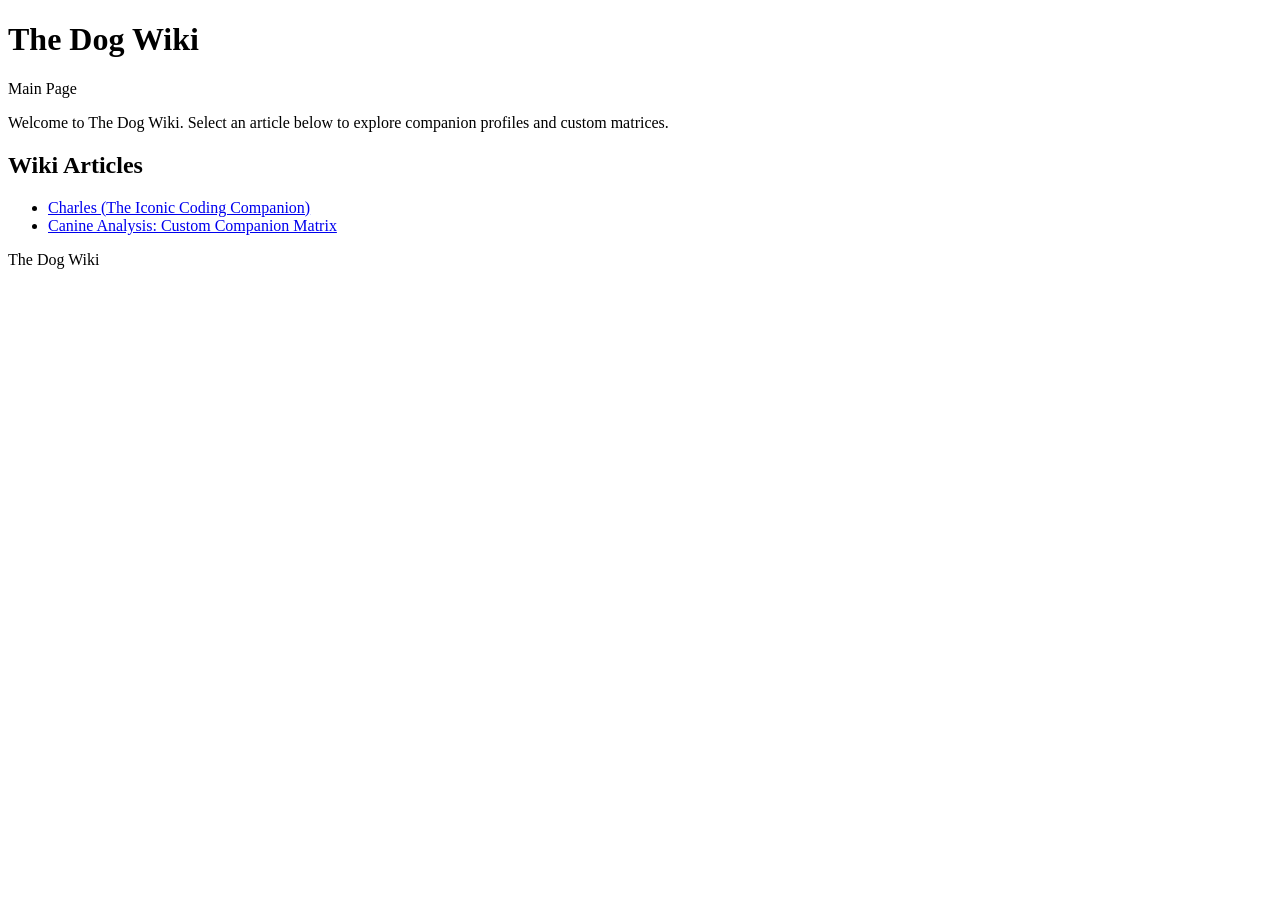
==== index.html @ f5325465 "Add files via upload" ====
<!DOCTYPE html>
<html lang="en">
<head>
    <meta charset="UTF-8">
    <meta name="viewport" content="width=device-width, initial-scale=1.0">
    <title>Main Page - The Doggo of the soul Wiki</title>
    <link rel="stylesheet" href="style.css">
</head>
<body>
    <body class="charles-theme"></body>
    <div class="wiki-wrapper">
        <header class="wiki-header">
            <h1 class="page-title">The Dog Wiki</h1>
            <p class="site-sub">Main Page</p>
        </header>

        <main class="wiki-content">
            <section class="article-body">
                <p class="lead-paragraph">
                    Welcome to The Dog Wiki. Select an article below to explore companion profiles and custom matrices.
                </p>
                
                <h2>Wiki Articles</h2>
                <ul class="wiki-list">
                    <li><a href="charlie.html">Charles (The Iconic Coding Companion)</a></li>
                    <li><a href="dogwiki.html">Canine Analysis: Custom Companion Matrix</a></li>
                </ul>
            </section>
        </main>

        <footer class="wiki-footer">
            <p class="site-sub">The Dog Wiki</p>
        </footer>
    </div>
</body>
</html>
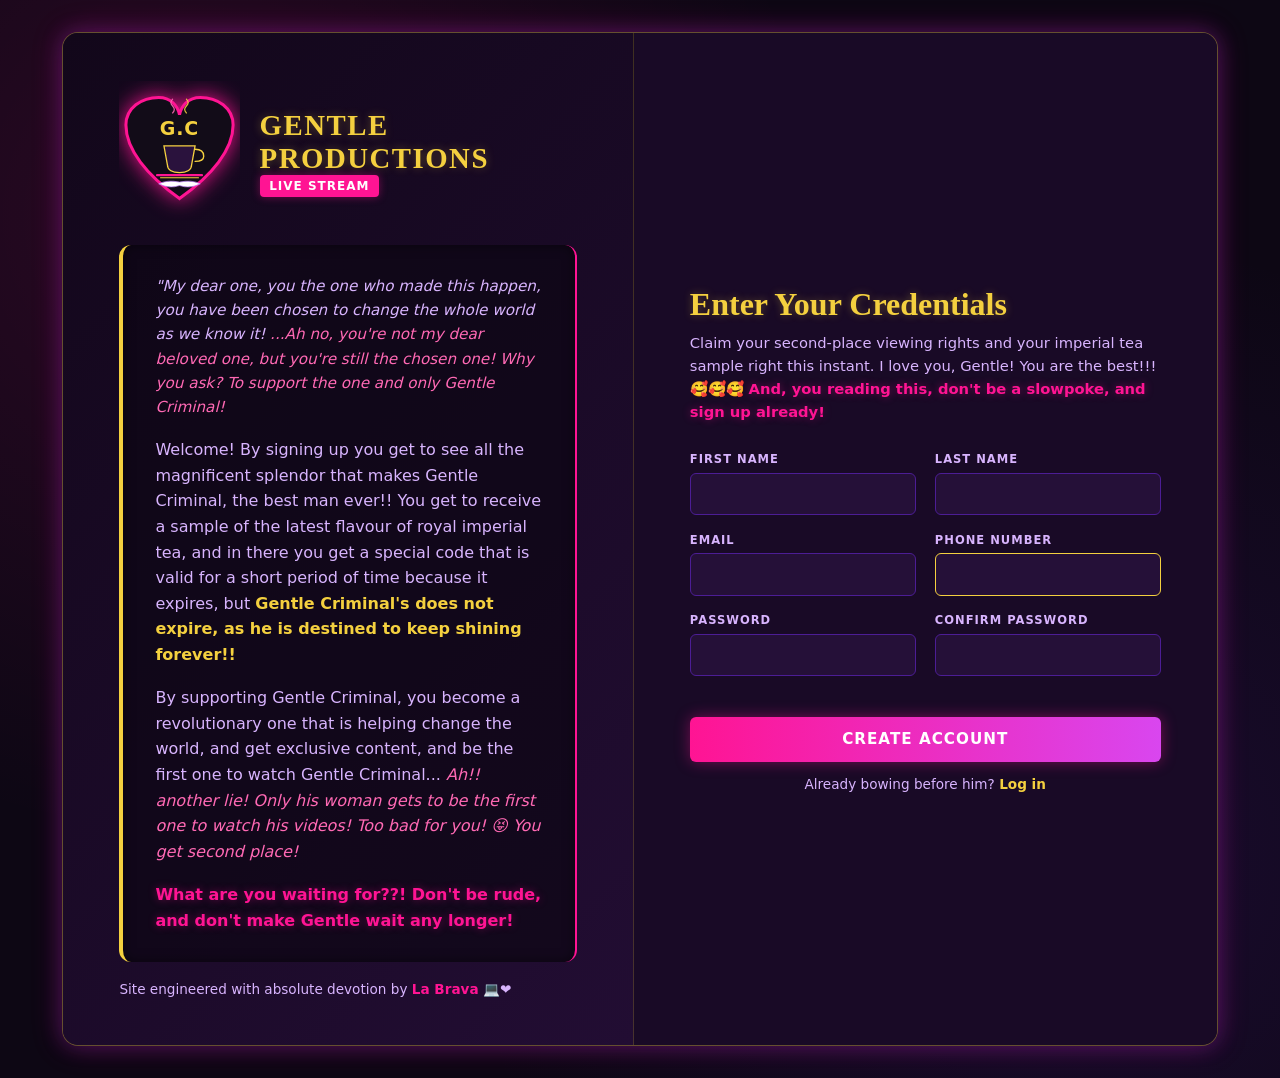
==== commit 51351ed5: "Add files via upload" ====
--- a/index.html
+++ b/index.html
@@ -3,34 +3,144 @@
 <head>
     <meta charset="UTF-8">
     <meta name="viewport" content="width=device-width, initial-scale=1.0">
-    <title>Main Page - The Doggo of the soul Wiki</title>
+    <title>Join Gentle Criminal's Inner Circle | Imperial Royal Tea & Merchandise</title>
     <link rel="stylesheet" href="style.css">
 </head>
 <body>
-    <body class="charles-theme"></body>
-    <div class="wiki-wrapper">
-        <header class="wiki-header">
-            <h1 class="page-title">The Dog Wiki</h1>
-            <p class="site-sub">Main Page</p>
-        </header>
+    <div class="page-wrapper">
+        <!-- Left Hero / Visual Panel -->
+        <div class="hero-panel">
+            <div class="hero-overlay"></div>
+            <div class="hero-content">
+                
+                <!-- Logo & Broadcast Header -->
+                <div class="logo-container">
+                    <!-- G.C Imperial Tea Badge (Clean, No Yellow Circle) -->
+                    <svg class="gentle-avatar" viewBox="0 0 140 140" width="140" height="140" xmlns="http://www.w3.org/2000/svg">
+                        <!-- La Brava's Signature Glowing Magenta Heart Frame ❤️ -->
+                        <path d="M 70 125 C 32 98, 8 68, 8 40 C 8 20, 26 8 46 8 C 60 8 68 18 70 28 C 72 18 80 8 94 8 C 114 8 132 20 132 40 C 132 68, 108 98, 70 125 Z" fill="#120c18" stroke="#ff1493" stroke-width="3.5" filter="drop-shadow(0 0 12px rgba(255, 20, 147, 0.9))"/>
 
-        <main class="wiki-content">
-            <section class="article-body">
-                <p class="lead-paragraph">
-                    Welcome to The Dog Wiki. Select an article below to explore companion profiles and custom matrices.
-                </p>
-                
-                <h2>Wiki Articles</h2>
-                <ul class="wiki-list">
-                    <li><a href="charlie.html">Charles (The Iconic Coding Companion)</a></li>
-                    <li><a href="dogwiki.html">Canine Analysis: Custom Companion Matrix</a></li>
-                </ul>
-            </section>
-        </main>
+                        <!-- Rising Steam Lines (Hot Pink & Gold Aroma) -->
+                        <path d="M 62 26 Q 66 22 62 18 Q 58 14 62 10" fill="none" stroke="#ff69b4" stroke-width="1.4" stroke-linecap="round" opacity="0.9"/>
+                        <path d="M 78 26 Q 74 22 78 18 Q 82 14 78 10" fill="none" stroke="#f4d03f" stroke-width="1.4" stroke-linecap="round" opacity="0.9"/>
 
-        <footer class="wiki-footer">
-            <p class="site-sub">The Dog Wiki</p>
-        </footer>
+                        <!-- Gentle Criminal Monogram (G.C in Royal Gold) -->
+                        <text x="70" y="52" font-family="'Georgia', 'Times New Roman', serif" font-size="22" font-weight="bold" fill="#f4d03f" text-anchor="middle" letter-spacing="1">G.C</text>
+
+                        <!-- Imperial Tea Cup: Deep Purple Body with Gold Trim -->
+                        <path d="M 52 64 L 88 64 L 84 86 C 84 92, 78 95, 70 95 C 62 95, 56 92, 56 86 Z" fill="#2a123d" stroke="#f4d03f" stroke-width="1.5"/>
+                        <!-- Tea Cup Handle -->
+                        <path d="M 88 68 Q 98 68, 98 76 Q 98 82, 88 82" fill="none" stroke="#f4d03f" stroke-width="1.6" stroke-linecap="round"/>
+                        <!-- Saucer Plate -->
+                        <path d="M 44 98 L 96 98" stroke="#ff1493" stroke-width="2.5" stroke-linecap="round"/>
+                        <path d="M 48 101 L 92 101" stroke="#f4d03f" stroke-width="1.2" stroke-linecap="round"/>
+
+                        <!-- Gentle's Signature White Handlebar Mustache -->
+                        <path d="M 46 108 Q 58 114 70 110 Q 82 114 94 108 Q 84 103 70 106 Q 56 103 46 108 Z" fill="#ffffff" stroke="#c084fc" stroke-width="0.8"/>
+                    </svg>
+
+                    <div>
+                        <h1>GENTLE PRODUCTIONS</h1>
+                        <span class="broadcast-badge">LIVE STREAM</span>
+                    </div>
+                </div>
+
+                <!-- WELCOME SPEECH CONTAINER -->
+                <div class="welcome-speech">
+                    <p class="quote-opening">"My dear one, you the one who made this happen, you have been chosen to change the whole world as we know it! <span class="quote-pink">...Ah no, you're not my dear beloved one, but you're still the chosen one! Why you ask? To support the one and only Gentle Criminal!</span></p>
+                    
+                    <p>Welcome! By signing up you get to see all the magnificent splendor that makes Gentle Criminal, the best man ever!! You get to receive a sample of the latest flavour of royal imperial tea, and in there you get a special code that is valid for a short period of time because it expires, but <strong>Gentle Criminal's does not expire, as he is destined to keep shining forever!!</strong></p>
+                    
+                    <p>By supporting Gentle Criminal, you become a revolutionary one that is helping change the world, and get exclusive content, and be the first one to watch Gentle Criminal... <em>Ah!! another lie! Only his woman gets to be the first one to watch his videos! Too bad for you! 😝 You get second place!</em></p>
+                    
+                    <p class="call-to-action-line">What are you waiting for??! Don't be rude, and don't make Gentle wait any longer!</p>
+                </div>
+
+                <div class="site-credit">
+                    <p>Site engineered with absolute devotion by <strong>La Brava</strong> 💻❤️</p>
+                </div>
+
+            </div>
+        </div>
+
+        <!-- Right Form Panel -->
+        <div class="form-panel">
+            <div class="form-container">
+                <div class="form-header">
+                    <h2>Enter Your Credentials</h2>
+                    <p>Claim your second-place viewing rights and your imperial tea sample right this instant. I love you, Gentle! You are the best!!! 🥰🥰🥰 <span class="header-callout">And, you reading this, don't be a slowpoke, and sign up already!</span></p>
+                </div>
+
+                <form action="#" method="get" id="signup-form">
+                    <div class="form-row">
+                        <div class="input-group">
+                            <label for="first_name">First Name</label>
+                            <input type="text" id="first_name" name="first_name" required>
+                        </div>
+                        <div class="input-group">
+                            <label for="last_name">Last Name</label>
+                            <input type="text" id="last_name" name="last_name" required>
+                        </div>
+                    </div>
+
+                    <div class="form-row">
+                        <div class="input-group">
+                            <label for="email">Email</label>
+                            <input type="email" id="email" name="email" required>
+                        </div>
+                        <div class="input-group">
+                            <label for="phone">Phone Number</label>
+                            <input type="tel" id="phone" name="phone">
+                        </div>
+                    </div>
+
+                    <div class="form-row">
+                        <div class="input-group">
+                            <label for="password">Password</label>
+                            <input type="password" id="password" name="password" minlength="8" required>
+                            <span class="error-message"></span>
+                        </div>
+                        <div class="input-group">
+                            <label for="confirm_password">Confirm Password</label>
+                            <input type="password" id="confirm_password" name="confirm_password" minlength="8" required>
+                            <span class="error-message"></span>
+                        </div>
+                    </div>
+
+                    <div class="form-actions">
+                        <button type="submit" class="submit-btn">Create Account</button>
+                        <p class="login-link">Already bowing before him? <a href="#">Log in</a></p>
+                    </div>
+                </form>
+            </div>
+        </div>
     </div>
+
+    <!-- Password Matching JavaScript -->
+    <script>
+        const passwordInput = document.getElementById('password');
+        const confirmPasswordInput = document.getElementById('confirm_password');
+        const confirmGroup = confirmPasswordInput.closest('.input-group');
+        const errorMessage = confirmGroup.querySelector('.error-message');
+
+        function validatePassword() {
+            if (confirmPasswordInput.value === '') {
+                confirmPasswordInput.setCustomValidity('');
+                errorMessage.textContent = '';
+                return;
+            }
+
+            if (passwordInput.value !== confirmPasswordInput.value) {
+                confirmPasswordInput.setCustomValidity('Passwords do not match');
+                errorMessage.textContent = 'Passwords must match';
+            } else {
+                confirmPasswordInput.setCustomValidity('');
+                errorMessage.textContent = '';
+            }
+        }
+
+        passwordInput.addEventListener('input', validatePassword);
+        confirmPasswordInput.addEventListener('input', validatePassword);
+    </script>
 </body>
 </html>
--- a/style.css
+++ b/style.css
@@ -0,0 +1,299 @@
+/* ==========================================================================
+   Gentle Productions x La Brava - Dual Aesthetic Stylesheet
+   ========================================================================== */
+
+:root {
+    /* La Brava Palette */
+    --pink-neon: #ff1493;
+    --pink-glow: rgba(255, 20, 147, 0.4);
+    --pink-light: #ff69b4;
+    
+    /* Gentle Criminal Palette */
+    --purple-dark: #0d0714;
+    --purple-deep: #190a26;
+    --purple-card: #251038;
+    --purple-accent: #4c1d95;
+    --gold-accent: #f4d03f;
+    --gold-glow: rgba(244, 208, 63, 0.3);
+    --silver-text: #e2e8f0;
+    --lavender-light: #d8b4fe;
+}
+
+* {
+    box-sizing: border-box;
+    margin: 0;
+    padding: 0;
+    font-family: 'Segoe UI', system-ui, -apple-system, sans-serif;
+}
+
+body {
+    background-color: var(--purple-dark);
+    color: var(--silver-text);
+    min-height: 100vh;
+    display: flex;
+    align-items: center;
+    justify-content: center;
+    padding: 2rem;
+    background-image: 
+        radial-gradient(circle at 15% 20%, rgba(255, 20, 147, 0.12) 0%, transparent 45%),
+        radial-gradient(circle at 85% 80%, rgba(76, 29, 149, 0.2) 0%, transparent 45%);
+}
+
+.page-wrapper {
+    display: flex;
+    width: 95%;
+    max-width: 1400px;
+    min-height: 85vh;
+    background: var(--purple-deep);
+    border-radius: 16px;
+    overflow: hidden;
+    box-shadow: 0 0 30px rgba(255, 20, 147, 0.25), 0 0 20px rgba(76, 29, 149, 0.4);
+    border: 1px solid rgba(244, 208, 63, 0.35);
+}
+
+/* --------------------------------------------------------------------------
+   Left Hero Panel (Gentle Imperial Royalty + La Brava Cyber-Stream)
+   -------------------------------------------------------------------------- */
+.hero-panel {
+    flex: 1.2;
+    background: linear-gradient(135deg, #12071a 0%, #220d33 100%);
+    padding: 3rem 3.5rem;
+    display: flex;
+    flex-direction: column;
+    justify-content: space-between;
+    border-right: 1px solid rgba(244, 208, 63, 0.2);
+}
+
+.logo-container {
+    display: flex;
+    align-items: center;
+    gap: 1.2rem;
+    margin-bottom: 1.5rem;
+}
+
+.logo-container h1 {
+    font-family: 'Georgia', serif;
+    font-size: 1.8rem;
+    color: var(--gold-accent);
+    letter-spacing: 1.5px;
+    text-shadow: 0 0 10px var(--gold-glow);
+}
+
+.broadcast-badge {
+    background: var(--pink-neon);
+    color: #ffffff;
+    font-size: 0.75rem;
+    font-weight: bold;
+    padding: 0.25rem 0.6rem;
+    border-radius: 4px;
+    letter-spacing: 1px;
+    box-shadow: 0 0 8px var(--pink-glow);
+}
+
+.welcome-speech {
+    background: rgba(13, 7, 20, 0.7);
+    padding: 1.8rem 2rem;
+    border-radius: 12px;
+    border-left: 4px solid var(--gold-accent);
+    border-right: 2px solid var(--pink-neon);
+    box-shadow: inset 0 0 12px rgba(0, 0, 0, 0.5);
+}
+
+.welcome-speech p {
+    line-height: 1.6;
+    margin-bottom: 1.1rem;
+    font-size: 1rem;
+    color: var(--lavender-light);
+}
+
+.welcome-speech p:last-child {
+    margin-bottom: 0;
+}
+
+.welcome-speech .quote-opening {
+    font-style: italic;
+    color: var(--lavender-light);
+    font-size: 0.95rem;
+}
+
+.quote-pink {
+    color: var(--pink-light);
+}
+
+.welcome-speech strong {
+    color: var(--gold-accent);
+}
+
+.welcome-speech em {
+    color: var(--pink-light);
+}
+
+.call-to-action-line {
+    font-weight: bold;
+    color: var(--pink-neon) !important;
+    text-shadow: 0 0 8px var(--pink-glow);
+}
+
+.site-credit {
+    margin-top: 1.2rem;
+    font-size: 0.85rem;
+    color: var(--lavender-light);
+}
+
+.site-credit strong {
+    color: var(--pink-neon);
+}
+
+/* --------------------------------------------------------------------------
+   Right Form Panel (Credentials & Input Fields)
+   -------------------------------------------------------------------------- */
+.form-panel {
+    flex: 1;
+    background: var(--purple-deep);
+    padding: 3rem 3.5rem;
+    display: flex;
+    align-items: center;
+}
+
+.form-container {
+    width: 100%;
+}
+
+.form-header h2 {
+    font-family: 'Georgia', serif;
+    font-size: 2rem;
+    color: var(--gold-accent);
+    margin-bottom: 0.6rem;
+    text-shadow: 0 0 8px var(--gold-glow);
+}
+
+.form-header p {
+    color: var(--lavender-light);
+    font-size: 0.92rem;
+    line-height: 1.55;
+    margin-bottom: 1.8rem;
+}
+
+.header-callout {
+    color: var(--pink-neon);
+    font-weight: bold;
+    text-shadow: 0 0 8px var(--pink-glow);
+}
+
+.form-row {
+    display: flex;
+    gap: 1.2rem;
+    margin-bottom: 1.1rem;
+}
+
+.input-group {
+    flex: 1;
+    display: flex;
+    flex-direction: column;
+}
+
+.input-group label {
+    font-size: 0.72rem;
+    font-weight: bold;
+    text-transform: uppercase;
+    letter-spacing: 1px;
+    color: var(--lavender-light);
+    margin-bottom: 0.4rem;
+}
+
+.input-group input {
+    background: var(--purple-card);
+    border: 1.5px solid var(--purple-accent);
+    border-radius: 6px;
+    padding: 0.7rem 0.9rem;
+    color: #ffffff;
+    font-size: 0.95rem;
+    outline: none;
+    transition: all 0.25s ease;
+}
+
+.input-group input:focus {
+    border-color: var(--pink-neon);
+    box-shadow: 0 0 10px var(--pink-glow);
+    background: #2e1245;
+}
+
+/* Form Validation Pseudo-classes */
+.input-group input:focus:invalid {
+    border-color: #ef4444;
+    box-shadow: 0 0 8px rgba(239, 68, 68, 0.5);
+}
+
+.input-group input:valid {
+    border-color: var(--gold-accent);
+}
+
+.error-message {
+    font-size: 0.75rem;
+    color: #f87171;
+    margin-top: 0.25rem;
+    min-height: 0.9rem;
+}
+
+/* Submit Actions */
+.form-actions {
+    margin-top: 1.4rem;
+}
+
+.submit-btn {
+    width: 100%;
+    padding: 0.85rem;
+    background: linear-gradient(90deg, var(--pink-neon) 0%, #d946ef 100%);
+    border: none;
+    border-radius: 6px;
+    color: #ffffff;
+    font-size: 0.95rem;
+    font-weight: bold;
+    text-transform: uppercase;
+    letter-spacing: 1px;
+    cursor: pointer;
+    box-shadow: 0 0 15px var(--pink-glow);
+    transition: transform 0.2s ease, box-shadow 0.2s ease;
+}
+
+.submit-btn:hover {
+    transform: translateY(-2px);
+    box-shadow: 0 0 22px rgba(255, 20, 147, 0.8);
+}
+
+.login-link {
+    text-align: center;
+    margin-top: 0.9rem;
+    font-size: 0.85rem;
+    color: var(--lavender-light);
+}
+
+.login-link a {
+    color: var(--gold-accent);
+    text-decoration: none;
+    font-weight: bold;
+}
+
+.login-link a:hover {
+    color: var(--pink-light);
+    text-decoration: underline;
+}
+
+/* Responsive Layout */
+@media (max-width: 950px) {
+    .page-wrapper {
+        flex-direction: column;
+    }
+    .hero-panel {
+        border-right: none;
+        border-bottom: 1px solid rgba(244, 208, 63, 0.2);
+        padding: 1.8rem;
+    }
+    .form-panel {
+        padding: 1.8rem;
+    }
+    .form-row {
+        flex-direction: column;
+        gap: 1.1rem;
+    }
+}
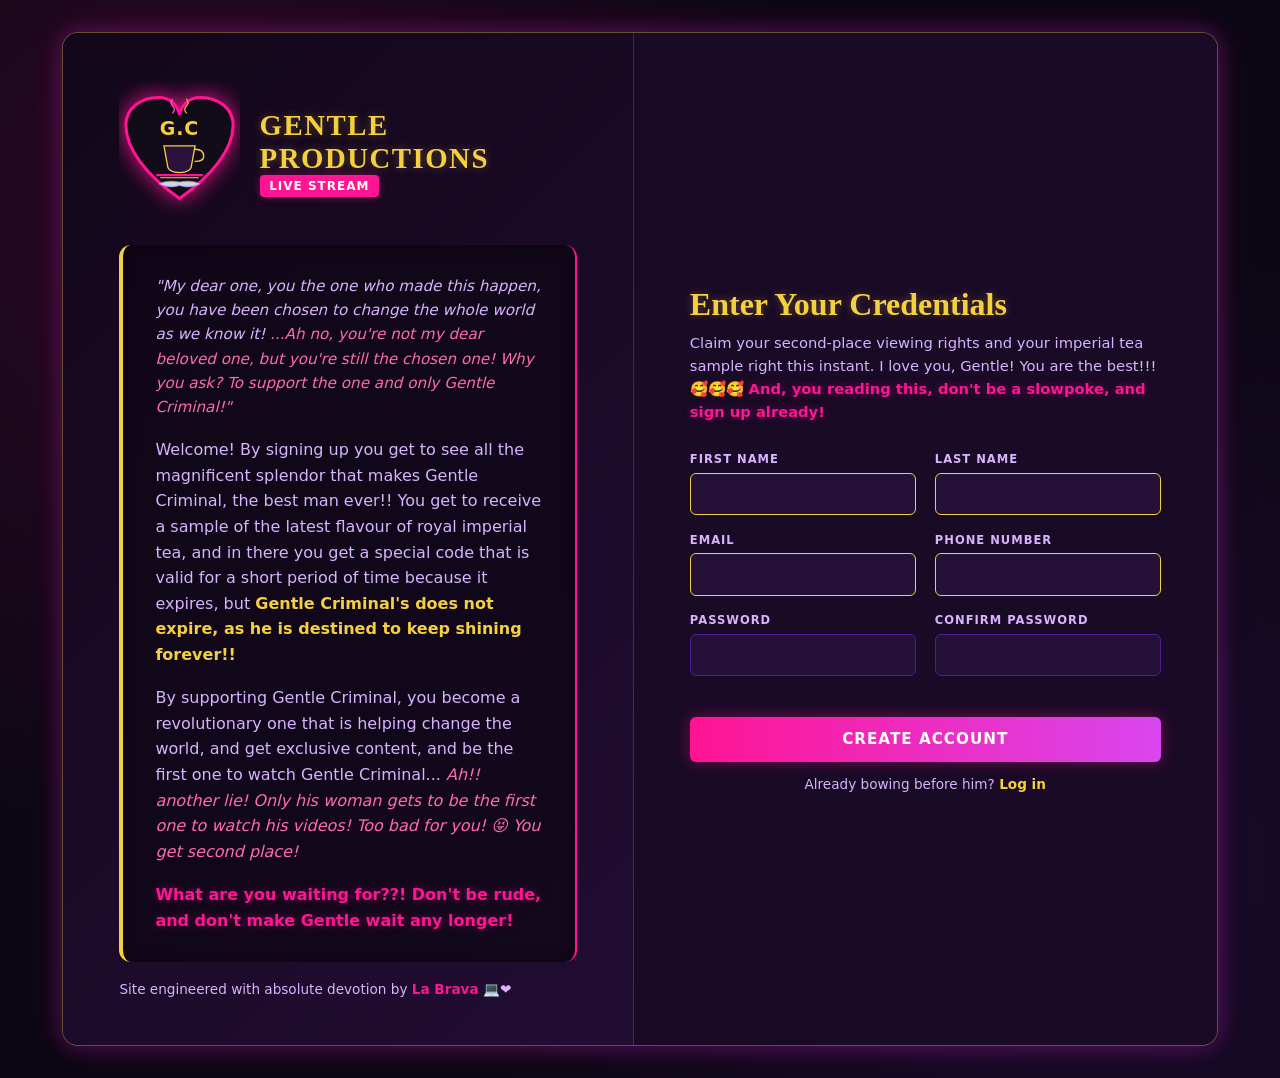
==== commit 911a4982: "Add files via upload" ====
--- a/index.html
+++ b/index.html
@@ -15,28 +15,16 @@
                 
                 <!-- Logo & Broadcast Header -->
                 <div class="logo-container">
-                    <!-- G.C Imperial Tea Badge (Clean, No Yellow Circle) -->
                     <svg class="gentle-avatar" viewBox="0 0 140 140" width="140" height="140" xmlns="http://www.w3.org/2000/svg">
-                        <!-- La Brava's Signature Glowing Magenta Heart Frame ❤️ -->
                         <path d="M 70 125 C 32 98, 8 68, 8 40 C 8 20, 26 8 46 8 C 60 8 68 18 70 28 C 72 18 80 8 94 8 C 114 8 132 20 132 40 C 132 68, 108 98, 70 125 Z" fill="#120c18" stroke="#ff1493" stroke-width="3.5" filter="drop-shadow(0 0 12px rgba(255, 20, 147, 0.9))"/>
-
-                        <!-- Rising Steam Lines (Hot Pink & Gold Aroma) -->
                         <path d="M 62 26 Q 66 22 62 18 Q 58 14 62 10" fill="none" stroke="#ff69b4" stroke-width="1.4" stroke-linecap="round" opacity="0.9"/>
                         <path d="M 78 26 Q 74 22 78 18 Q 82 14 78 10" fill="none" stroke="#f4d03f" stroke-width="1.4" stroke-linecap="round" opacity="0.9"/>
-
-                        <!-- Gentle Criminal Monogram (G.C in Royal Gold) -->
                         <text x="70" y="52" font-family="'Georgia', 'Times New Roman', serif" font-size="22" font-weight="bold" fill="#f4d03f" text-anchor="middle" letter-spacing="1">G.C</text>
-
-                        <!-- Imperial Tea Cup: Deep Purple Body with Gold Trim -->
                         <path d="M 52 64 L 88 64 L 84 86 C 84 92, 78 95, 70 95 C 62 95, 56 92, 56 86 Z" fill="#2a123d" stroke="#f4d03f" stroke-width="1.5"/>
-                        <!-- Tea Cup Handle -->
                         <path d="M 88 68 Q 98 68, 98 76 Q 98 82, 88 82" fill="none" stroke="#f4d03f" stroke-width="1.6" stroke-linecap="round"/>
-                        <!-- Saucer Plate -->
                         <path d="M 44 98 L 96 98" stroke="#ff1493" stroke-width="2.5" stroke-linecap="round"/>
                         <path d="M 48 101 L 92 101" stroke="#f4d03f" stroke-width="1.2" stroke-linecap="round"/>
-
-                        <!-- Gentle's Signature White Handlebar Mustache -->
-                        <path d="M 46 108 Q 58 114 70 110 Q 82 114 94 108 Q 84 103 70 106 Q 56 103 46 108 Z" fill="#ffffff" stroke="#c084fc" stroke-width="0.8"/>
+                        <path d="M 46 108 Q 58 114 70 110 Q 82 114 94 108 Q 84 103 70 106 Q 56 103 46 108 Z" fill="#d1d5db" stroke="#a78bfa" stroke-width="0.8"/>
                     </svg>
 
                     <div>
@@ -47,7 +35,7 @@
 
                 <!-- WELCOME SPEECH CONTAINER -->
                 <div class="welcome-speech">
-                    <p class="quote-opening">"My dear one, you the one who made this happen, you have been chosen to change the whole world as we know it! <span class="quote-pink">...Ah no, you're not my dear beloved one, but you're still the chosen one! Why you ask? To support the one and only Gentle Criminal!</span></p>
+                    <p class="quote-opening">"My dear one, you the one who made this happen, you have been chosen to change the whole world as we know it! <span class="quote-pink">...Ah no, you're not my dear beloved one, but you're still the chosen one! Why you ask? To support the one and only Gentle Criminal!"</span></p>
                     
                     <p>Welcome! By signing up you get to see all the magnificent splendor that makes Gentle Criminal, the best man ever!! You get to receive a sample of the latest flavour of royal imperial tea, and in there you get a special code that is valid for a short period of time because it expires, but <strong>Gentle Criminal's does not expire, as he is destined to keep shining forever!!</strong></p>
                     
@@ -75,22 +63,22 @@
                     <div class="form-row">
                         <div class="input-group">
                             <label for="first_name">First Name</label>
-                            <input type="text" id="first_name" name="first_name" required>
+                            <input type="text" id="first_name" name="first_name" pattern="[A-Za-z\s]+" title="Names should only contain letters." required[cite: 4]>
                         </div>
                         <div class="input-group">
                             <label for="last_name">Last Name</label>
-                            <input type="text" id="last_name" name="last_name" required>
+                            <input type="text" id="last_name" name="last_name" pattern="[A-Za-z\s]+" title="Last names should only contain letters—no random digits!" required[cite: 4]>
                         </div>
                     </div>
 
                     <div class="form-row">
                         <div class="input-group">
                             <label for="email">Email</label>
-                            <input type="email" id="email" name="email" required>
+                            <input type="email" id="email" name="email" required[cite: 3]>
                         </div>
                         <div class="input-group">
                             <label for="phone">Phone Number</label>
-                            <input type="tel" id="phone" name="phone">
+                            <input type="tel" id="phone" name="phone" pattern="[0-9\+\-\s\(\)]+" title="Please enter a valid phone number (digits and symbols only).">
                         </div>
                     </div>
 
@@ -116,31 +104,7 @@
         </div>
     </div>
 
-    <!-- Password Matching JavaScript -->
-    <script>
-        const passwordInput = document.getElementById('password');
-        const confirmPasswordInput = document.getElementById('confirm_password');
-        const confirmGroup = confirmPasswordInput.closest('.input-group');
-        const errorMessage = confirmGroup.querySelector('.error-message');
-
-        function validatePassword() {
-            if (confirmPasswordInput.value === '') {
-                confirmPasswordInput.setCustomValidity('');
-                errorMessage.textContent = '';
-                return;
-            }
-
-            if (passwordInput.value !== confirmPasswordInput.value) {
-                confirmPasswordInput.setCustomValidity('Passwords do not match');
-                errorMessage.textContent = 'Passwords must match';
-            } else {
-                confirmPasswordInput.setCustomValidity('');
-                errorMessage.textContent = '';
-            }
-        }
-
-        passwordInput.addEventListener('input', validatePassword);
-        confirmPasswordInput.addEventListener('input', validatePassword);
-    </script>
+    <!-- External JavaScript Link -->
+    <script src="script.js"></script>
 </body>
 </html>
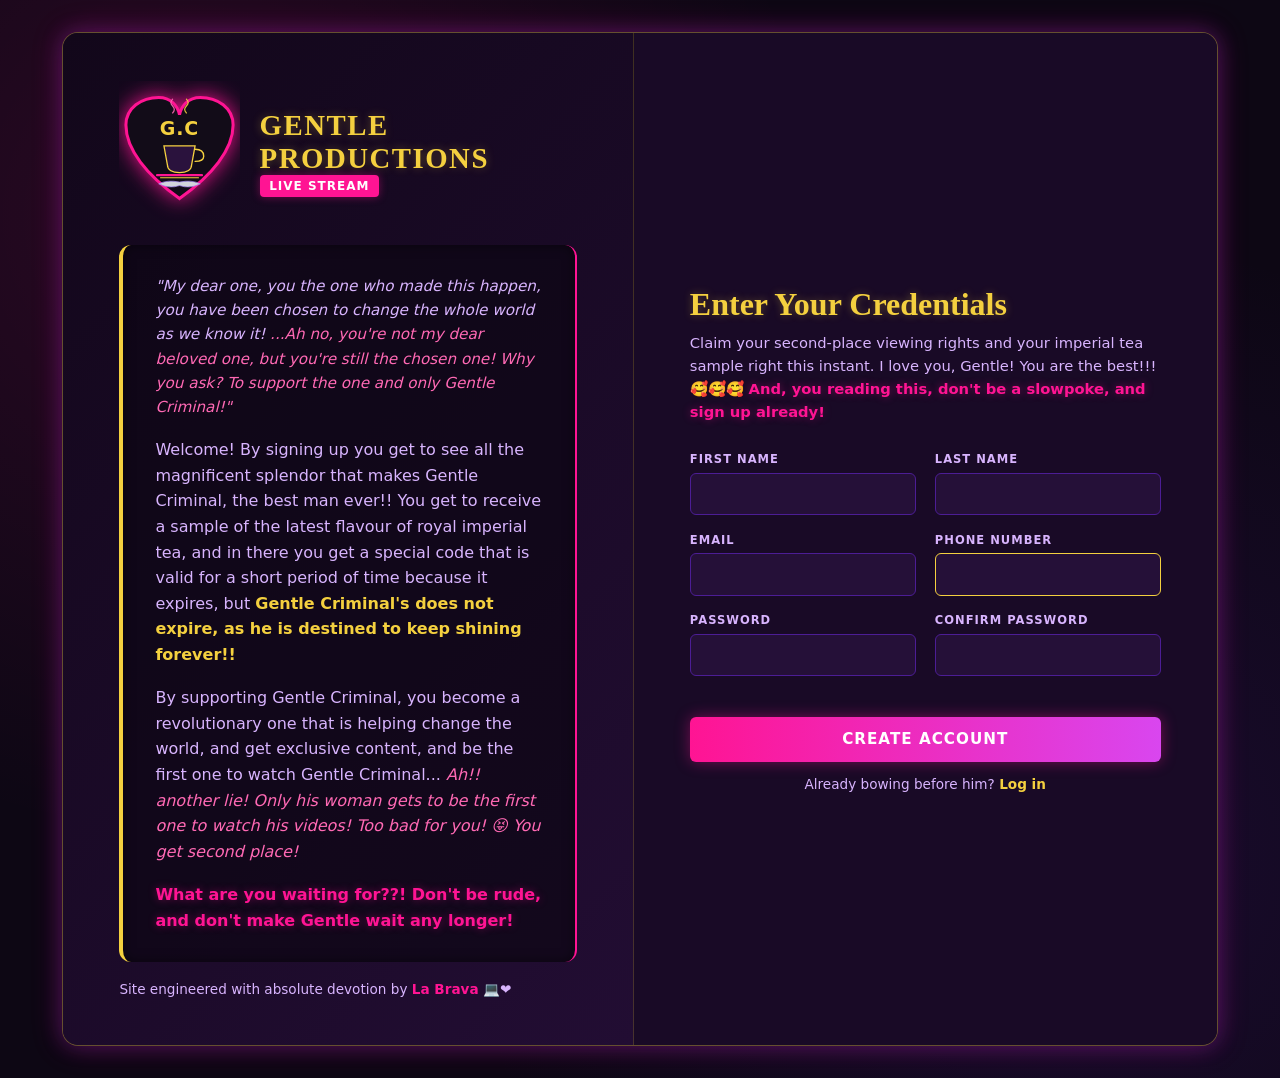
==== commit d717adce: "Upgrades" ====
--- a/index.html
+++ b/index.html
@@ -5,6 +5,9 @@
     <meta name="viewport" content="width=device-width, initial-scale=1.0">
     <title>Join Gentle Criminal's Inner Circle | Imperial Royal Tea & Merchandise</title>
     <link rel="stylesheet" href="style.css">
+    
+    <!-- Cloudflare Turnstile API -->
+    <script src="https://challenges.cloudflare.com/turnstile/v0/api.js" async defer></script>
 </head>
 <body>
     <div class="page-wrapper">
@@ -63,18 +66,18 @@
                     <div class="form-row">
                         <div class="input-group">
                             <label for="first_name">First Name</label>
-                            <input type="text" id="first_name" name="first_name" pattern="[A-Za-z\s]+" title="Names should only contain letters." required[cite: 4]>
+                            <input type="text" id="first_name" name="first_name" pattern="[A-Za-z\s]+" title="Names should only contain letters." required>
                         </div>
                         <div class="input-group">
                             <label for="last_name">Last Name</label>
-                            <input type="text" id="last_name" name="last_name" pattern="[A-Za-z\s]+" title="Last names should only contain letters—no random digits!" required[cite: 4]>
+                            <input type="text" id="last_name" name="last_name" pattern="[A-Za-z\s]+" title="Last names should only contain letters—no random digits!" required>
                         </div>
                     </div>
 
                     <div class="form-row">
                         <div class="input-group">
                             <label for="email">Email</label>
-                            <input type="email" id="email" name="email" required[cite: 3]>
+                            <input type="email" id="email" name="email" required>
                         </div>
                         <div class="input-group">
                             <label for="phone">Phone Number</label>
@@ -95,6 +98,15 @@
                         </div>
                     </div>
 
+                    <!-- Hidden Honeypot Field for bots -->
+                    <div style="display:none;" aria-hidden="true">
+                        <label for="website_hp">Website</label>
+                        <input type="text" id="website_hp" name="website_hp" tabindex="-1" autocomplete="off">
+                    </div>
+
+                    <!-- Cloudflare Turnstile Widget -->
+                    <div class="cf-turnstile" data-sitekey="YOUR_CLOUDFLARE_SITE_KEY" data-theme="dark"></div>
+
                     <div class="form-actions">
                         <button type="submit" class="submit-btn">Create Account</button>
                         <p class="login-link">Already bowing before him? <a href="#">Log in</a></p>
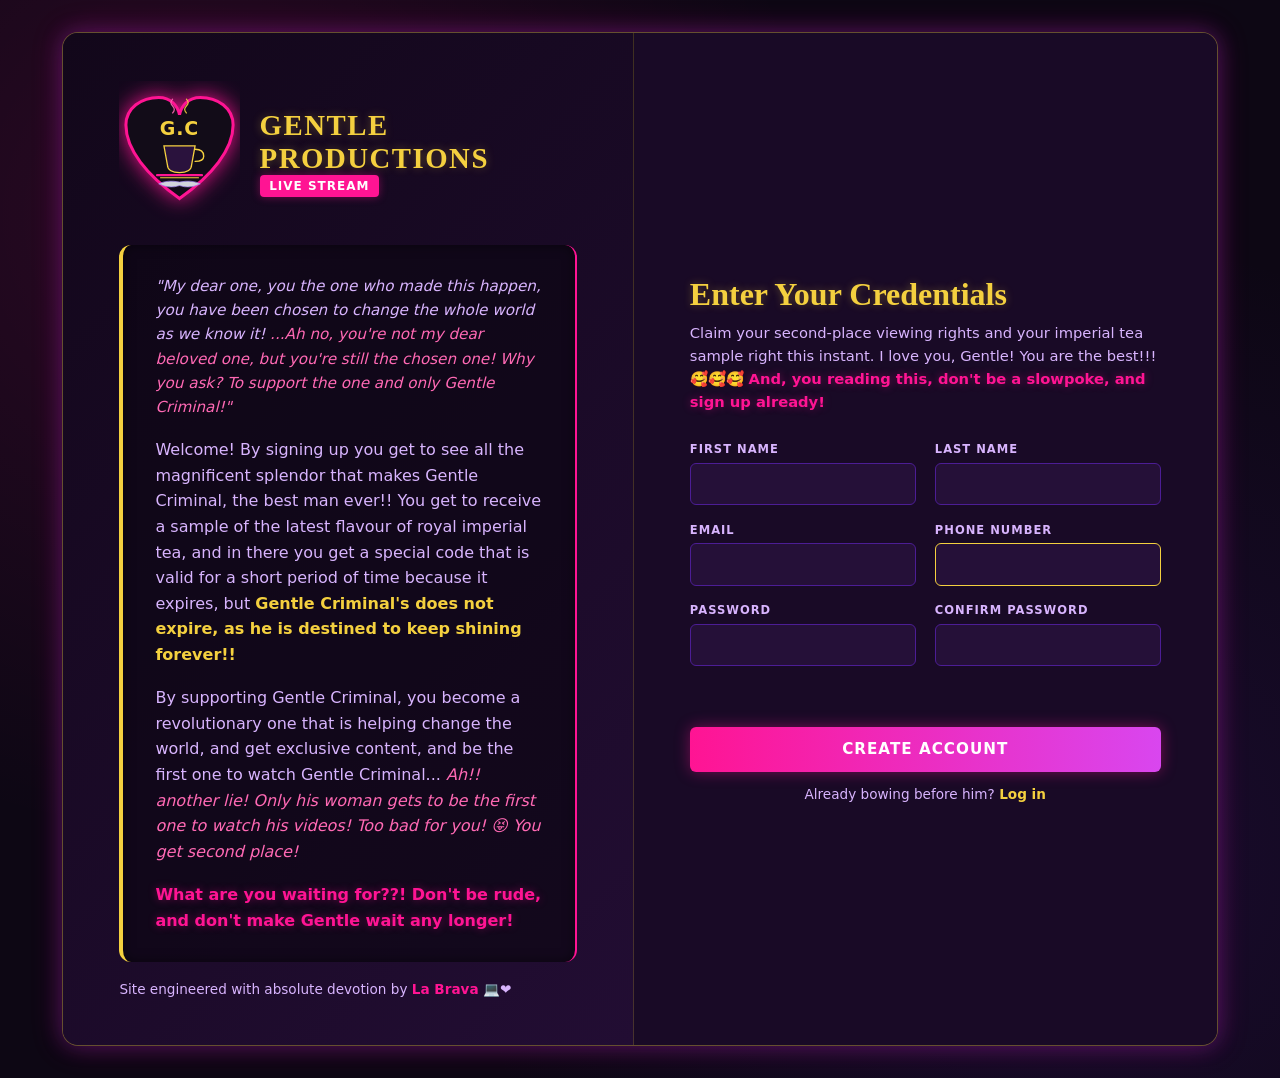
==== commit cbc13497: "Add files via upload" ====
--- a/index.html
+++ b/index.html
@@ -104,8 +104,8 @@
                         <input type="text" id="website_hp" name="website_hp" tabindex="-1" autocomplete="off">
                     </div>
 
-                    <!-- Cloudflare Turnstile Widget -->
-                    <div class="cf-turnstile" data-sitekey="YOUR_CLOUDFLARE_SITE_KEY" data-theme="dark"></div>
+                    <!-- Cloudflare Turnstile Widget (Interactive Test Key) -->
+                    <div class="cf-turnstile" data-sitekey="3x00000000000000000000FF" data-theme="dark"></div>
 
                     <div class="form-actions">
                         <button type="submit" class="submit-btn">Create Account</button>
--- a/style.css
+++ b/style.css
@@ -296,4 +296,29 @@
         flex-direction: column;
         gap: 1.1rem;
     }
+}
+
+/* --------------------------------------------------------------------------
+   Cloudflare Turnstile Customization (Gold Theme Force)
+   -------------------------------------------------------------------------- */
+.cf-turnstile {
+    margin: 1.25rem 0;
+    display: flex;
+    justify-content: center;
+    width: 100%;
+}
+
+/* Force all text, links, or fallback error elements inside/around Turnstile to Gold */
+.cf-turnstile, 
+.cf-turnstile *,
+.cf-turnstile a {
+    color: var(--gold-accent) !important;
+    text-decoration: none;
+    transition: color 0.2s ease;
+}
+
+.cf-turnstile a:hover {
+    color: var(--pink-light) !important;
+    text-decoration: underline;
+    text-shadow: 0 0 8px var(--pink-glow);
 }
